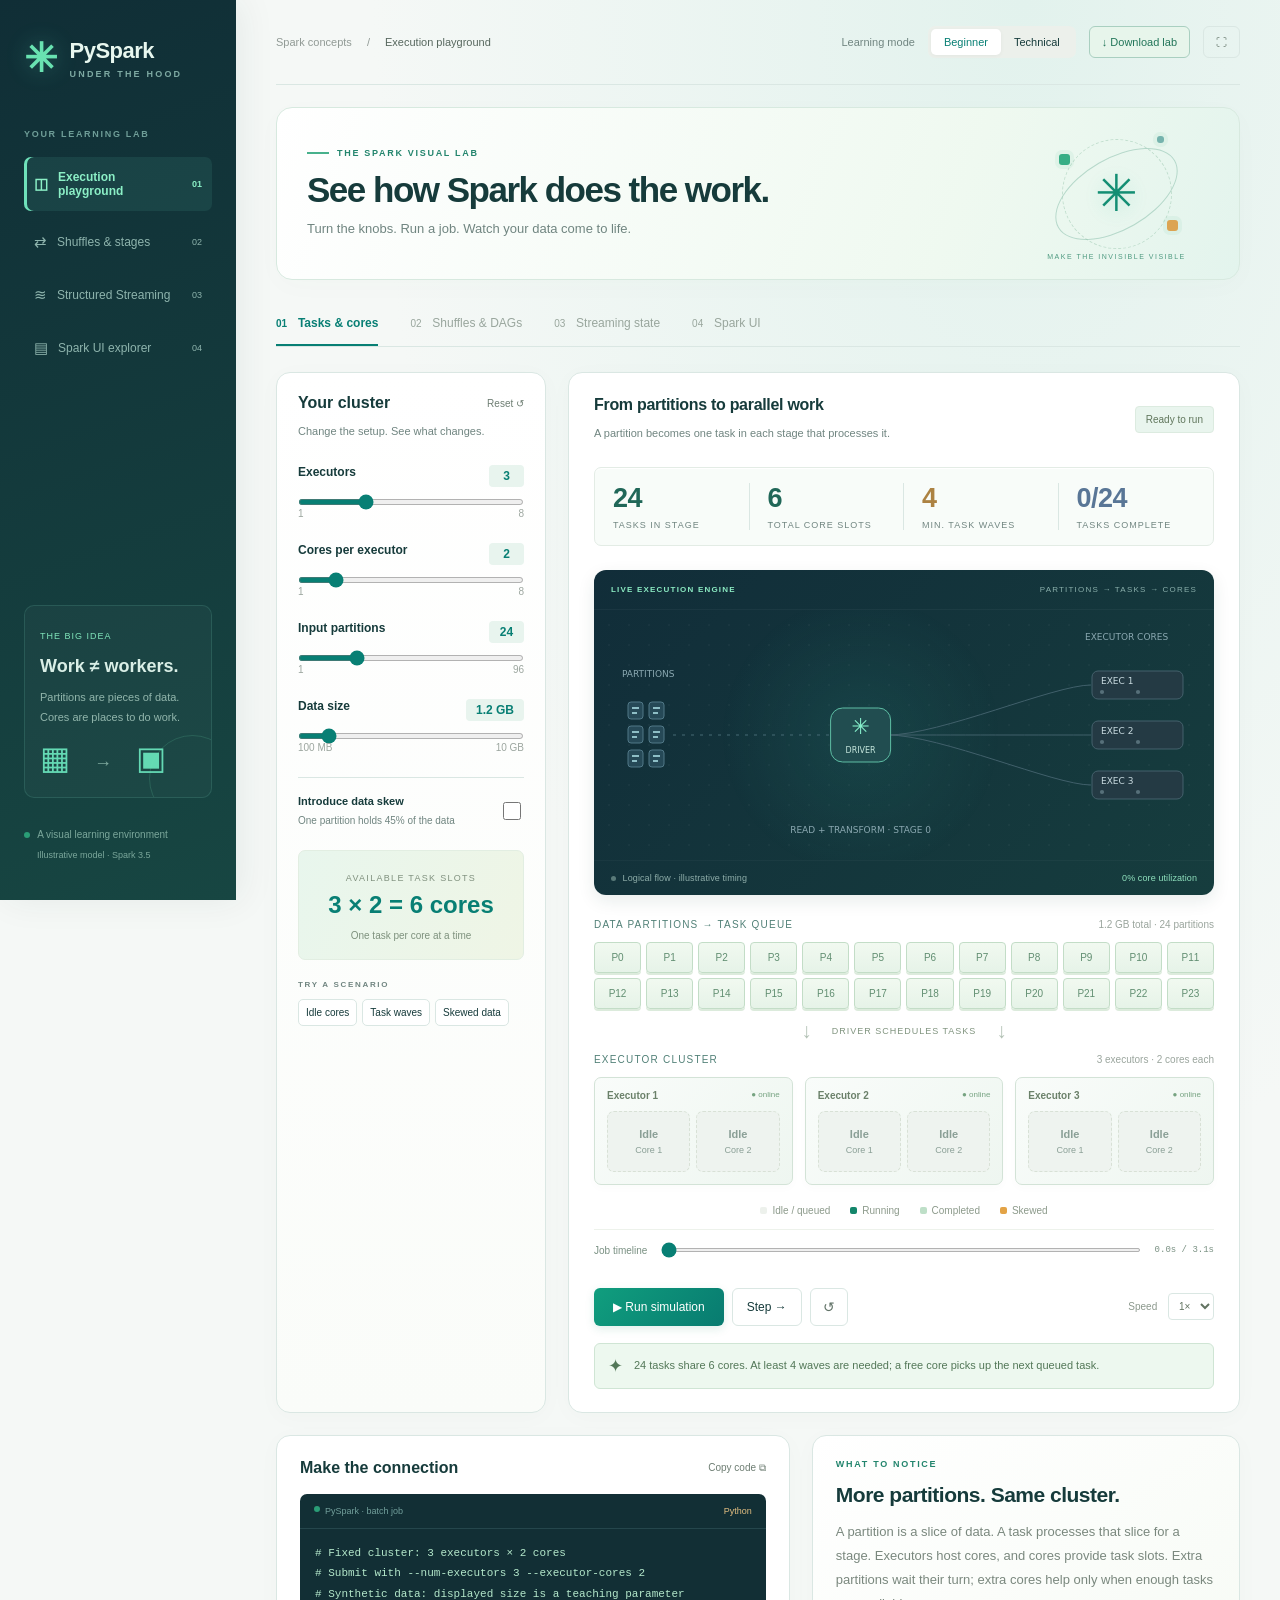
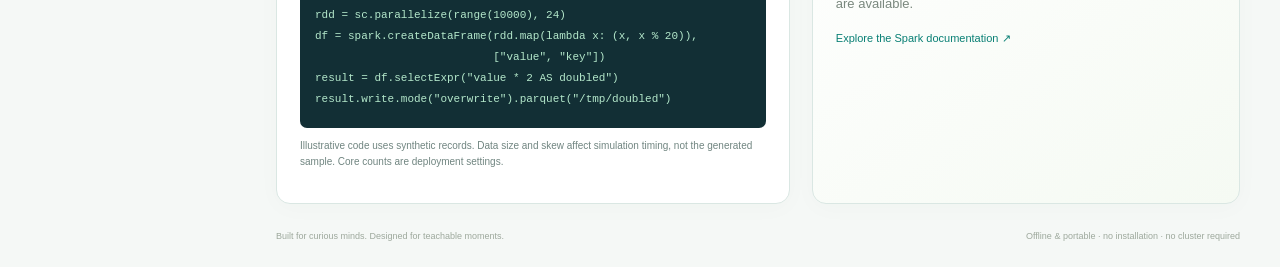
==== source/index.html @ b38eea1f "Add interactive offline PySpark visual lab" ====
<!doctype html><html lang="en"><head><meta charset="utf-8"><meta name="viewport" content="width=device-width,initial-scale=1"><meta name="description" content="An interactive visual lab for understanding Spark tasks, executor cores, shuffles and stateful streaming."><title>PySpark Under the Hood</title><link rel="stylesheet" href="style.css"></head><body>
<aside><a class="brand" href="#"><span class="logo">✳</span><span>PySpark<span class="brand-sub">UNDER THE HOOD</span></span></a><div class="nav-label">YOUR LEARNING LAB</div><nav><button data-view="execution" class="selected">◫ <span>Execution playground</span><small>01</small></button><button data-view="shuffle">⇄ <span>Shuffles & stages</span><small>02</small></button><button data-view="streaming">≋ <span>Structured Streaming</span><small>03</small></button><button data-view="ui">▤ <span>Spark UI explorer</span><small>04</small></button></nav><div class="sidebar-note"><span class="pill">THE BIG IDEA</span><h3>Work ≠ workers.</h3><p>Partitions are pieces of data.<br>Cores are places to do work.</p><div class="mini-blocks">▦ <span>→</span> ▣</div></div><div class="aside-footer"><span class="green-dot"></span> A visual learning environment<br><small>Illustrative model · Spark 3.5</small></div></aside>
<main><header><div class="breadcrumb">Spark concepts <span>/</span> <b id="crumb">Execution playground</b></div><div class="header-actions"><span class="mode-label">Learning mode</span><div class="segmented"><button id="beginner" class="active">Beginner</button><button id="technical">Technical</button></div><button id="download" class="download-button" title="Save a portable offline copy">↓ Download lab</button><button id="present" class="icon-button" title="Toggle presentation mode">⛶</button></div></header>
<section class="heading"><div><div class="eyebrow"><span class="eyebrow-line"></span> THE SPARK VISUAL LAB</div><h1 id="title">See how Spark does the work.</h1><p id="subtitle">Turn the knobs. Run a job. Watch your data come to life.</p></div><div class="hero-art" aria-hidden="true"><span class="orbit orbit-one"></span><span class="orbit orbit-two"></span><div class="spark-core">✳</div><i class="satellite s1"></i><i class="satellite s2"></i><i class="satellite s3"></i><small>MAKE THE INVISIBLE VISIBLE</small></div></section>
<div class="lesson-tabs"><button data-view="execution" class="selected">01 <span>Tasks & cores</span></button><button data-view="shuffle">02 <span>Shuffles & DAGs</span></button><button data-view="streaming">03 <span>Streaming state</span></button><button data-view="ui">04 <span>Spark UI</span></button></div>
<section class="workspace"><div class="controls card"><div class="panel-heading"><h2>Your cluster</h2><button id="reset" class="text-button">Reset ↺</button></div><p class="muted small">Change the setup. See what changes.</p><div id="sliders"></div><div class="control-divider"></div><label class="toggle-row"><span><b>Introduce data skew</b><small>One partition holds 45% of the data</small></span><input id="skew" type="checkbox"></label><div id="extra-controls"></div><div class="formula"><small>AVAILABLE TASK SLOTS</small><b id="slots"></b><span>One task per core at a time</span></div><div class="preset-label">TRY A SCENARIO</div><div class="presets"><button data-preset="idle">Idle cores</button><button data-preset="waves">Task waves</button><button data-preset="skew">Skewed data</button></div></div>
<div class="simulation card"><div class="panel-heading"><div><h2 id="sim-title">From partitions to parallel work</h2><p class="muted small" id="sim-note">A partition becomes one task in this stage.</p></div><span id="status" class="status">Ready to run</span></div><div class="metrics" id="metrics"></div><div class="engine"><div class="engine-top"><span>LIVE EXECUTION ENGINE</span><span id="engine-state">PARTITIONS → TASKS → CORES</span></div><canvas id="engine" aria-label="Animated data partitions moving through the driver to executor cores" role="img"></canvas><div class="engine-footer"><span><i class="live-dot"></i> Logical flow · illustrative timing</span><span id="engine-util">0% core utilization</span></div></div><div id="visual"></div><div class="playhead"><label for="scrub">Job timeline</label><input id="scrub" type="range" min="0" max="1000" value="0" aria-label="Seek through the simulation"><output id="clock">0.0s</output></div><div class="runbar"><div><button id="run" class="primary">▶ Run simulation</button><button id="step" class="secondary">Step →</button><button id="restart" class="icon-button" title="Restart simulation">↺</button></div><label class="speed">Speed <select id="speed"><option value="1">1×</option><option value="2">2×</option><option value="4">4×</option></select></label></div><div class="insight"><span>✦</span><p id="insight"></p></div></div></section>
<section class="bottom-grid"><div class="card code-card"><div class="panel-heading"><h2>Make the connection</h2><button class="text-button" id="copy">Copy code ⧉</button></div><div class="code-meta"><span class="green-dot"></span> <span id="code-title">PySpark · batch job</span><span>Python</span></div><pre><code id="code"></code></pre><p class="small muted" id="code-note"></p></div><div class="card takeaway"><div class="eyebrow">WHAT TO NOTICE</div><h2 id="take-title">More partitions. Same cluster.</h2><p id="take-text"></p><div id="technical-note"></div><a id="docs" href="https://spark.apache.org/docs/3.5.7/rdd-programming-guide.html" target="_blank" rel="noreferrer">Explore the Spark documentation ↗</a></div></section><footer>Built for curious minds. Designed for teachable moments.<span>Offline & portable · no installation · no cluster required</span></footer></main><script src="app.js"></script></body></html>
---- source/style.css ----
:root{--green:#087d60;--mint:#e6f5ed;--ink:#1f3430;--muted:#7c8883;--line:#e2e8e3;--amber:#e6a23c}*{box-sizing:border-box}body{margin:0;background:#f7f9f6;color:var(--ink);font:14px -apple-system,BlinkMacSystemFont,"Segoe UI",sans-serif}button,input,select{font:inherit}button,a,input,select{outline-offset:4px}button{cursor:pointer}button{border:0;background:none;color:inherit}aside{position:fixed;inset:0 auto 0 0;width:236px;background:#fff;border-right:1px solid var(--line);padding:35px 24px;display:flex;flex-direction:column}.brand{display:flex;gap:12px;align-items:center;color:var(--ink);text-decoration:none;font-size:22px;font-weight:750;letter-spacing:-.5px}.logo{font-size:40px;color:var(--green)}.brand-sub{display:block;font-size:9px;letter-spacing:2.2px;margin-top:5px}.nav-label,.preset-label{font-size:9px;letter-spacing:1.7px;color:var(--muted);font-weight:700;margin:48px 0 18px}nav{display:grid;gap:9px}nav button{display:flex;gap:10px;align-items:center;padding:13px 10px;text-align:left;border-radius:7px;font-size:15px;color:#7e8984}nav button span{font-size:12px}nav small{margin-left:auto;font-size:9px}nav button.selected{background:var(--mint);color:var(--green);font-weight:650}.sidebar-note{margin-top:auto;border:1px solid #e2ece4;border-radius:10px;background:#f9fbf8;padding:20px 15px}.pill{font-size:9px;letter-spacing:1px;color:var(--green)}h3{font-size:18px;margin:14px 0 9px}.sidebar-note p{font-size:11px;line-height:1.8;color:#7c8883}.mini-blocks{font-size:32px;color:var(--green)}.mini-blocks span{font-size:18px;margin:0 15px;color:#a4b2a9}.aside-footer{font-size:10px;line-height:2;margin-top:27px;color:#74827a}.aside-footer small{padding-left:13px;font-size:9px}.green-dot{display:inline-block;width:6px;height:6px;background:#2a9d76;border-radius:100%;margin-right:5px}main{margin-left:236px;padding:0 40px;max-width:1700px}header{height:85px;border-bottom:1px solid var(--line);display:flex;justify-content:space-between;align-items:center;font-size:11px}.breadcrumb{color:#919a95}.breadcrumb span{margin:0 12px}.breadcrumb b{color:#57675e;font-weight:500}.header-actions{display:flex;align-items:center;gap:13px}.mode-label{color:var(--muted)}.segmented{background:#ecf0eb;padding:3px;border-radius:7px;display:flex}.segmented button{font-size:11px;padding:7px 13px;border-radius:5px}.segmented button.active{background:#fff;box-shadow:0 1px 4px #0000000b;color:var(--green)}.icon-button{border:1px solid var(--line);border-radius:6px;padding:9px 12px;color:#627368}.heading{display:flex;justify-content:space-between;align-items:center;padding:32px 0 25px}.eyebrow{font-size:9px;letter-spacing:1.7px;font-weight:700;color:var(--green)}h1{font-size:34px;letter-spacing:-1.1px;margin:12px 0 9px;font-weight:650}.heading p{color:var(--muted);font-size:13px;margin:0}.lab-badge{border:1px solid var(--line);border-radius:20px;background:#fff;padding:9px 13px;font-size:10px}.lesson-tabs{display:flex;gap:32px;border-bottom:1px solid var(--line);margin-bottom:25px}.lesson-tabs button{padding:14px 0;color:#99a69d;font-size:10px;border-bottom:2px solid transparent}.lesson-tabs span{font-size:12px;margin-left:8px}.lesson-tabs .selected{color:var(--green);border-color:var(--green);font-weight:650}.workspace{display:grid;grid-template-columns:270px minmax(0,1fr);gap:22px}.card{background:#fff;border:1px solid var(--line);border-radius:12px}.controls{padding:21px}.panel-heading{display:flex;justify-content:space-between;align-items:center;gap:12px}h2{font-size:15px;font-weight:650;margin:0}.text-button{font-size:10px;color:#6d7d72;padding:0}.small{font-size:10px;line-height:1.6}.muted{color:var(--muted)}.control{margin-top:23px}.control label{display:flex;justify-content:space-between;font-size:11px;font-weight:600}.control output{background:#f1f5ef;border:1px solid #e6ece4;padding:3px 8px;border-radius:4px;min-width:35px;text-align:center;color:var(--green);font-size:12px}.control input{width:100%;accent-color:var(--green);margin:12px 0 3px;height:5px}.range-ends{display:flex;justify-content:space-between;color:#9ca69f;font-size:9px}.control-divider{border-top:1px solid var(--line);margin:24px 0 17px}.toggle-row{display:flex;justify-content:space-between;align-items:center;font-size:10px;gap:8px}.toggle-row small{display:block;font-size:9px;color:var(--muted);margin-top:6px}.toggle-row input{accent-color:var(--green);width:18px;height:18px}.formula{margin-top:22px;background:#f0f7f1;border:1px solid #e2eee2;border-radius:7px;text-align:center;padding:14px}.formula small{font-size:8px;letter-spacing:1.3px;color:#80917f}.formula b{display:block;font-size:20px;color:var(--green);margin:7px 0}.formula span{font-size:9px;color:#7e917d}.preset-label{margin:20px 0 10px;font-size:8px}.presets{display:flex;gap:5px;flex-wrap:wrap}.presets button{font-size:9px;border:1px solid var(--line);padding:7px;border-radius:5px}.simulation{padding:23px 25px;display:flex;flex-direction:column;min-width:0}.panel-heading p{margin-bottom:0}.status{font-size:9px;white-space:nowrap;border-radius:4px;background:#f0f5ef;color:#60765c;padding:6px 9px}.metrics{display:grid;grid-template-columns:repeat(4,1fr);margin:24px 0;border:1px solid var(--line);border-radius:7px;padding:15px 0}.metric{padding:0 18px;border-right:1px solid var(--line)}.metric:last-child{border:0}.metric b{font-size:24px;font-weight:600;display:block;letter-spacing:-.5px}.metric small{font-size:8px;color:var(--muted);letter-spacing:1px;display:block;margin-top:6px}.visual-label{font-size:9px;letter-spacing:1.3px;color:#76877b;display:flex;justify-content:space-between;margin-bottom:12px}.visual-label span{letter-spacing:0;font-size:9px;color:#9aa59d}.partition-grid{display:grid;grid-template-columns:repeat(12,1fr);gap:5px}.partition{border:1px solid #b5dcc5;background:#edf7ee;border-radius:4px;padding:8px 0;text-align:center;color:#618e71;font-size:9px;transition:background .25s,transform .25s}.partition.running{background:var(--green);color:#fff;border-color:var(--green);transform:translateY(-2px)}.partition.done{background:#c4e5d2;color:#34724e}.partition.hot{border-color:var(--amber);background:#fff2dd;color:#a57927}.partition.hot.running{background:#d89429;color:white}.flow{height:45px;display:flex;align-items:center;justify-content:center;color:#b4c2b6;font-size:21px;gap:20px}.flow small{font-size:9px;color:#80947f;letter-spacing:1px}.executors{display:grid;gap:12px}.executor{border:1px solid #dce7dc;border-radius:7px;padding:12px;background:#fafcf9}.executor-head{display:flex;justify-content:space-between;font-size:9px;margin-bottom:10px;color:#6b816a}.core-grid{display:grid;gap:6px}.core{background:#eef2ed;border:1px dashed #d8e1d6;border-radius:5px;height:55px;display:flex;flex-direction:column;justify-content:center;align-items:center;gap:5px;color:#9ca99a;font-size:9px;position:relative;overflow:hidden}.core.running{background:#e5f4e9;border:1px solid #9bc8ab;color:var(--green)}.core.hot{background:#fff2df;border-color:#e5bc78;color:#a47323}.core b{font-size:10px;z-index:1}.core small{font-size:8px;z-index:1}.core .progress{position:absolute;height:3px;bottom:0;left:0;background:#23966f}.legend{display:flex;justify-content:center;gap:20px;font-size:9px;color:#8c9a8b;padding:20px 0 13px}.legend i{display:inline-block;width:7px;height:7px;border-radius:2px;margin-right:5px;background:#edf1ec}.legend .r{background:#13866b}.legend .d{background:#bedfc8}.legend .h{background:#e3a346}.runbar{border-top:1px solid var(--line);padding-top:17px;display:flex;align-items:center;justify-content:space-between;margin-top:auto}.runbar>div{display:flex;gap:8px}.primary{background:var(--green);color:#fff;padding:11px 17px;border-radius:6px;font-size:11px}.secondary{border:1px solid var(--line);padding:11px 14px;border-radius:6px;font-size:11px}.speed{font-size:10px;color:#8b988c}.speed select{border:1px solid var(--line);padding:6px;border-radius:4px;background:white;color:#627361;margin-left:8px}.insight{display:flex;align-items:center;gap:11px;background:#f4f8ee;border:1px solid #e9eddf;border-radius:6px;margin-top:17px;padding:11px 13px;color:#6a8054}.insight>span{font-size:18px}.insight p{font-size:10px;line-height:1.6;margin:0}.bottom-grid{display:grid;grid-template-columns:1.2fr 1fr;gap:22px;margin:22px 0}.code-card,.takeaway{padding:23px}.code-meta{display:flex;font-size:9px;color:#8ca493;margin-top:17px;padding:12px 14px;background:#162d27;border-radius:7px 7px 0 0}.code-meta span:last-child{margin-left:auto}pre{margin:0;background:#162d27;color:#c6e0ce;padding:0 15px 18px;border-radius:0 0 7px 7px;overflow:auto;font:11px/1.8 ui-monospace,SFMono-Regular,monospace;min-height:150px}.takeaway h2{font-size:21px;margin-top:14px;letter-spacing:-.5px}.takeaway p{font-size:12px;line-height:1.85;color:#7a887e}.takeaway a{font-size:10px;color:var(--green);text-decoration:none}.tech-note{background:#f6f7f4;border-left:2px solid #bdcabb;padding:11px;font-size:10px;line-height:1.7;margin:14px 0}.dag{display:flex;align-items:center;justify-content:center;gap:10px;margin:8px 0 22px;flex-wrap:wrap}.dag-node{border:1px solid #bcd4c2;background:#f0f8f1;border-radius:6px;padding:12px 15px;font-size:10px;text-align:center}.dag-node small{display:block;color:#93a08f;font-size:8px;margin-top:5px}.boundary{color:#af792a;border:1px dashed #dcb36a;background:#fff7e8}.dag-node.current{box-shadow:0 0 0 2px #318d67}.stream-banner{background:#f0f7f1;border:1px solid #d9e9d8;border-radius:7px;padding:15px;margin-bottom:18px}.stream-banner b{font-size:13px;display:block;margin-bottom:7px}.stream-banner p{font-size:10px;margin:0;line-height:1.6;color:#72866e}.state-grid{display:grid;grid-template-columns:repeat(40,1fr);gap:2px;margin:8px 0 12px}.state-cell{height:8px;border-radius:1px;background:#ddeedd}.state-cell.running{background:#16876a}.state-cell.done{background:#91c4a4}.state-label{font-size:9px;color:#8a9987;line-height:1.6}.state-choices{display:flex;gap:5px;margin:17px 0}.state-choices button{border:1px solid var(--line);border-radius:5px;padding:9px;font-size:10px}.state-choices button.active{background:var(--mint);border-color:#9dcbb5;color:var(--green)}.stage-strip{display:flex;gap:8px;margin:18px 0}.stage-pill{flex:1;padding:11px;border:1px solid var(--line);border-radius:5px;font-size:10px}.stage-pill.current{background:var(--mint);border-color:#9dcbb5}.stage-pill small{display:block;font-size:8px;color:#7d8a80;margin-top:4px}.ui-table{width:100%;border-collapse:collapse;font-size:10px;margin:15px 0}.ui-table th{text-align:left;color:#8a988a;font-weight:500;padding:10px;border-bottom:1px solid var(--line)}.ui-table td{padding:12px 10px;border-bottom:1px solid #eff2ec}.table-progress{height:5px;background:#edf1e9;border-radius:4px;min-width:70px}.table-progress i{height:100%;background:var(--green);display:block}.timeline{display:grid;gap:6px;margin:15px 0}.timeline-row{display:flex;align-items:center;gap:8px;font-size:8px;color:#869781}.timeline-row div{flex:1;position:relative;height:14px;background:#f2f5ee}.timeline-row i{position:absolute;height:10px;top:2px;background:#a7d5b5;border-radius:2px}.ui-tabs{font-size:10px;color:var(--green);border-bottom:1px solid var(--line);padding:12px 0;word-spacing:20px}footer{display:flex;justify-content:space-between;color:#9da89c;font-size:9px;padding:5px 0 26px}.presentation aside{display:none}.presentation main{margin-left:0;max-width:1500px;margin:auto}button:hover{filter:brightness(.94)}@media(min-width:1450px){main{padding:0 55px}.simulation{padding:26px 32px}}@media(max-width:1100px){aside{width:200px;padding:28px 16px}main{margin-left:200px;padding:0 24px}.workspace{grid-template-columns:240px 1fr}.lesson-tabs{gap:22px}.metric{padding:0 10px}.metric small{letter-spacing:0}h1{font-size:28px}.lab-badge{display:none}}@media(max-width:850px){aside{display:none}main{margin-left:0;padding:0 20px}.workspace{grid-template-columns:1fr}.controls #sliders{display:grid;grid-template-columns:1fr 1fr;gap:0 24px}.controls .formula{display:none}.controls .presets{display:inline-flex}.bottom-grid{grid-template-columns:1fr}.lesson-tabs{gap:16px}.mode-label{display:none}.simulation{min-height:530px}}@media(max-width:500px){header{height:70px}.breadcrumb{display:none}.header-actions{margin-left:auto}.lesson-tabs{gap:10px;justify-content:space-between}.lesson-tabs span{font-size:9px;margin-left:3px}.heading{padding:24px 0}h1{font-size:25px}.simulation{padding:20px 15px}.metric b{font-size:20px}.metric small{font-size:7px}.speed{display:none}.partition-grid{grid-template-columns:repeat(8,1fr)}footer{display:block}footer span{display:block;margin-top:7px}.executors{grid-template-columns:repeat(2,1fr)!important}.state-grid{grid-template-columns:repeat(25,1fr)}.core-grid{grid-template-columns:repeat(2,1fr)!important}}@media(prefers-reduced-motion:reduce){*{transition:none!important}}
/* Offline visual lab, edition 2 */
:root{--green:#087f74;--mint:#e0f5ee;--ink:#163b3b;--line:#dae7e3;--muted:#708580}body{background:radial-gradient(ellipse at 80% 0%,#e2f2ed 0,transparent 45%),#f5f8f6}aside{background:linear-gradient(160deg,#102e36,#174642);border:0;color:#d9eee6;box-shadow:5px 0 35px #123a3212}.brand{color:#e8f7ef}.logo{color:#69e2b1;text-shadow:0 0 25px #53d5b955}.brand-sub{color:#7eaaa3}.nav-label{color:#6f9e98}nav button{color:#8eb4ad;transition:background .2s,transform .2s}nav button.selected{background:#6ae0bc18;color:#8befc6;box-shadow:inset 3px 0 #6fe1ba}nav button:hover{background:#ffffff0a;transform:translateX(3px)}.sidebar-note{background:#ffffff07;border:1px solid #7adac026;position:relative;overflow:hidden}.sidebar-note:after{content:'';position:absolute;right:-25px;bottom:-25px;width:85px;height:85px;border:1px solid #70e3b529;border-radius:50%}.sidebar-note .pill{color:#80e5bb}.sidebar-note p{color:#92b6ac}.mini-blocks{color:#64d9b4}.mini-blocks span{color:#7faa9f}.aside-footer{color:#7ba79b}.heading{position:relative;min-height:150px;margin:22px 0;padding:28px 30px;border:1px solid #d7e9df;border-radius:16px;background:linear-gradient(110deg,#ffffff 0%,#eff9f0 70%,#e3f4ed 100%);overflow:hidden;box-shadow:0 6px 28px #315b4505}.heading h1{font-size:35px;letter-spacing:-1.5px;position:relative;z-index:1}.heading p{font-size:13px;position:relative;z-index:1;max-width:560px;line-height:1.6}.eyebrow{display:flex;align-items:center;gap:8px;color:#23856d}.eyebrow-line{height:2px;width:22px;background:#48b18c;display:inline-block}.hero-art{position:relative;width:185px;height:115px;flex-shrink:0;display:flex;align-items:center;justify-content:center}.spark-core{font-size:51px;color:#138e73;text-shadow:0 4px 20px #27b39533;animation:spark-breathe 4s ease-in-out infinite}.orbit{position:absolute;width:135px;height:72px;border:1px solid #82b9a680;border-radius:50%;transform:rotate(-30deg)}.orbit-two{transform:rotate(40deg);width:110px;height:110px;border-style:dashed;border-color:#9cc7b080}.hero-art small{position:absolute;bottom:-9px;font-size:7px;letter-spacing:1.5px;color:#4e9a80}.satellite{position:absolute;width:11px;height:11px;border-radius:3px;background:#37ae85;box-shadow:0 0 0 4px #39ab8512}.s1{top:18px;left:35px;animation:float-one 5s ease-in-out infinite}.s2{bottom:20px;right:31px;background:#dca452;animation:float-one 4s ease-in-out infinite reverse}.s3{top:0;right:45px;width:7px;height:7px;background:#75b3ad;animation:float-one 6s ease-in-out infinite}.card{border-radius:14px;box-shadow:0 4px 24px #18453906}.controls{background:linear-gradient(#fff,#fafcf9)}.panel-heading h2{font-size:16px}.simulation{position:relative}.simulation .panel-heading h2{letter-spacing:-.3px}.metrics{background:#f8fcf9;border-color:#e3ece5;box-shadow:inset 0 1px 0 #fff}.metric b{color:#206758;font-size:27px}.metric small{font-size:9px}.metrics .metric:nth-child(3) b{color:#ac8242}.metrics .metric:nth-child(4) b{color:#597696}.control label{font-size:12px}.small{font-size:11px}.controls .range-ends{font-size:10px}.controls output{background:#e8f4ee;border:0;font-weight:650;padding:4px 10px}.controls input[type=range]{height:6px}.formula{background:linear-gradient(115deg,#e8f6ed,#eff5e5);padding:17px}.formula b{font-size:24px}.formula small{font-size:9px}.formula span{font-size:10px}.control{margin-top:24px}.presets button{background:#fff;transition:background .2s,box-shadow .2s;font-size:10px}.presets button:hover{background:#e9f7ef;box-shadow:0 2px 7px #246d4722}.toggle-row{font-size:11px}.toggle-row small{font-size:10px;line-height:1.5}.primary{background:linear-gradient(130deg,#109e7e,#087b70);box-shadow:0 3px 10px #14896322;font-size:12px;padding:12px 19px;transition:transform .2s,box-shadow .2s}.primary:hover{transform:translateY(-1px);box-shadow:0 5px 14px #14896333}.secondary{font-size:12px;background:#fff}.status{background:#e9f5ee;border:1px solid #dcebe0;padding:7px 10px;font-size:10px}.download-button{border:1px solid #a9cfc0;background:#e7f5eb;color:#227559;font-size:11px;padding:9px 12px;border-radius:6px}.engine{border-radius:12px;background:linear-gradient(135deg,#112d39,#163d3e);margin:0 0 24px;overflow:hidden;box-shadow:0 6px 17px #113c3418;position:relative}.engine-top,.engine-footer{display:flex;justify-content:space-between;align-items:center;padding:15px 17px;color:#8aafab;font-size:8px;letter-spacing:1.2px}.engine-top span:first-child{color:#8beac2;font-weight:600}.engine-top{border-bottom:1px solid #ffffff0a}.engine-footer{padding:12px 17px;letter-spacing:.1px;font-size:9px;border-top:1px solid #ffffff08;color:#8eada9}.engine-footer span:last-child{color:#8fe0bd}canvas#engine{display:block;width:100%;height:250px}.live-dot{display:inline-block;width:5px;height:5px;border-radius:50%;background:#597a79;margin-right:4px}.is-running .live-dot{background:#82e6b7;box-shadow:0 0 8px #82e6b7;animation:live-pulse 1.5s ease-in-out infinite}.playhead{display:flex;align-items:center;gap:12px;border-top:1px solid #edf2eb;padding:15px 0;color:#799082;font-size:10px}.playhead input{flex:1;min-width:30px;height:4px;accent-color:var(--green)}.playhead output{white-space:nowrap;font:9px ui-monospace,monospace}.visual-label{font-size:10px;color:#518077;letter-spacing:1.2px}.visual-label span{font-size:10px}.partition{padding:9px 0;font-size:10px;background:linear-gradient(#f1f9f0,#e6f3e8);border-color:#c3ddc7;box-shadow:0 2px 0 #dcebdc}.partition.running{background:linear-gradient(#21ab87,#087e6b);box-shadow:0 3px 7px #24967833;color:white;transform:translateY(-2px)}.partition.done{background:#daf0dc;border-color:#c4e3c8;box-shadow:none}.partition.hot{background:#fff1d9;border-color:#e8c58b}.partition.hot.running{background:linear-gradient(#e9b35c,#cd933b)}.core{height:61px;border-radius:7px;color:#8a9f96;background:#eef3ef}.core.running{background:linear-gradient(135deg,#e1f6ec,#cdeede);border:1px solid #91cdb1;box-shadow:0 3px 9px #1e955610}.core .progress{height:4px;background:linear-gradient(90deg,#0f9276,#55c48c)}.core.hot{background:linear-gradient(135deg,#fff2db,#ffe6b9);border-color:#dcaf6b}.core.hot .progress{background:#d5a041}.core b{font-size:11px}.core small{font-size:9px}.executor{background:linear-gradient(135deg,#f9fcfa,#eef6f0);border-color:#d3e3d7;box-shadow:0 3px 10px #275b3805}.executor-head{font-size:10px}.executor-head span{font-size:8px;color:#76a381}.insight{border-color:#cfe5d4;background:#edf8ef;color:#537858}.insight p{font-size:11px}.takeaway{background:linear-gradient(145deg,#fff,#f5faf3)}.takeaway p{font-size:13px}.takeaway a{font-size:11px}.tech-note{font-size:11px;background:#f1f5ee}.code-card pre{font-size:11px;line-height:1.9;background:#122f35;color:#b4e8cb}.code-meta{background:#122f35;color:#729f9b;border-bottom:1px solid #25464c;margin-bottom:0;padding-bottom:12px}pre{padding-top:14px}.code-meta span:last-child{color:#e1bd80}.code-card{overflow:hidden}.code-card .small{font-size:10px}.state-comparison{display:grid;grid-template-columns:1fr 1fr 60px;gap:10px;margin:0 0 18px}.compare-card{border:1px solid #e1e9e0;border-radius:9px;padding:15px;background:#f8faf5}.compare-card.chosen{background:linear-gradient(120deg,#edf8ef,#e2f2e9);border-color:#92c7ac;box-shadow:0 3px 12px #257e4310}.compare-card>span{font-size:8px;letter-spacing:1.2px;color:#71917d}.compare-card>b{display:block;font-size:30px;letter-spacing:-1px;color:#347855;margin:5px 0}.compare-card small{font-size:9px;color:#71917d}.compare-bars{display:grid;grid-template-columns:repeat(12,1fr);gap:3px;min-height:31px;align-content:start;margin-bottom:8px}.compare-bars i{height:5px;background:#78bf98;border-radius:1px}.compare-equals{display:flex;align-items:center;justify-content:center;flex-direction:column;color:#819989}.compare-equals b{font-size:30px}.compare-equals span{font-size:9px;text-align:center;line-height:1.6}.state-cell{height:9px;box-shadow:inset 0 0 0 .5px #aad0ab33}.state-cell.running{background:#138972;box-shadow:0 0 4px #52ccae}.stream-banner{border-left:3px solid #179b7e}.dag-node{background:linear-gradient(#f6fbf5,#e7f3e8);border-color:#c1dcca;padding:14px 16px;font-size:11px}.dag-node.current{border-color:#4caa86;box-shadow:0 0 0 2px #189d6c15}.dag-node.boundary{background:#fff6e6;border-color:#d9b774}.stage-pill{font-size:11px}.stage-pill small{font-size:9px}.ui-table{font-size:11px}.timeline-row{font-size:9px}.timeline-row div{height:18px;border-radius:3px}.timeline-row i{height:14px;background:linear-gradient(90deg,#5cbea2,#a7d5b5)!important}.legend{font-size:10px}.runbar{border-top:0}.technical-mode .tech-note{border-color:#618f9b;background:#edf4f6}.technical-mode #technical{color:#477b92}.technical-mode .eyebrow{color:#487d91}@keyframes spark-breathe{0%,100%{transform:scale(1) rotate(0deg)}50%{transform:scale(1.08) rotate(9deg)}}@keyframes float-one{0%,100%{transform:translate(0,0) rotate(0deg)}50%{transform:translate(5px,-9px) rotate(18deg)}}@keyframes live-pulse{0%,100%{opacity:1}50%{opacity:.4}}@media(max-width:1200px){.hero-art{width:130px}.heading h1{font-size:30px}.heading{padding:24px}.download-button{font-size:10px}.header-actions{gap:8px}.mode-label{display:none}}@media(max-width:1000px){.hero-art{display:none}.metric b{font-size:24px}.engine-top{font-size:7px;letter-spacing:.5px}.metric small{font-size:8px}}@media(max-width:500px){.download-button{padding:8px;font-size:9px}.heading{padding:20px}.heading h1{font-size:25px}.heading p{font-size:12px}.engine-top{flex-wrap:wrap;gap:8px}.state-comparison{grid-template-columns:1fr 1fr}.compare-equals{display:none}.state-grid{grid-template-columns:repeat(25,1fr)}.engine-footer{font-size:8px}.metric b{font-size:21px}.metric small{font-size:7px}.playhead label{font-size:9px}.header-actions{width:100%;justify-content:flex-end}.segmented button{padding:7px 9px}}@media(prefers-reduced-motion:reduce){*,*:before,*:after{animation:none!important;transition:none!important}}
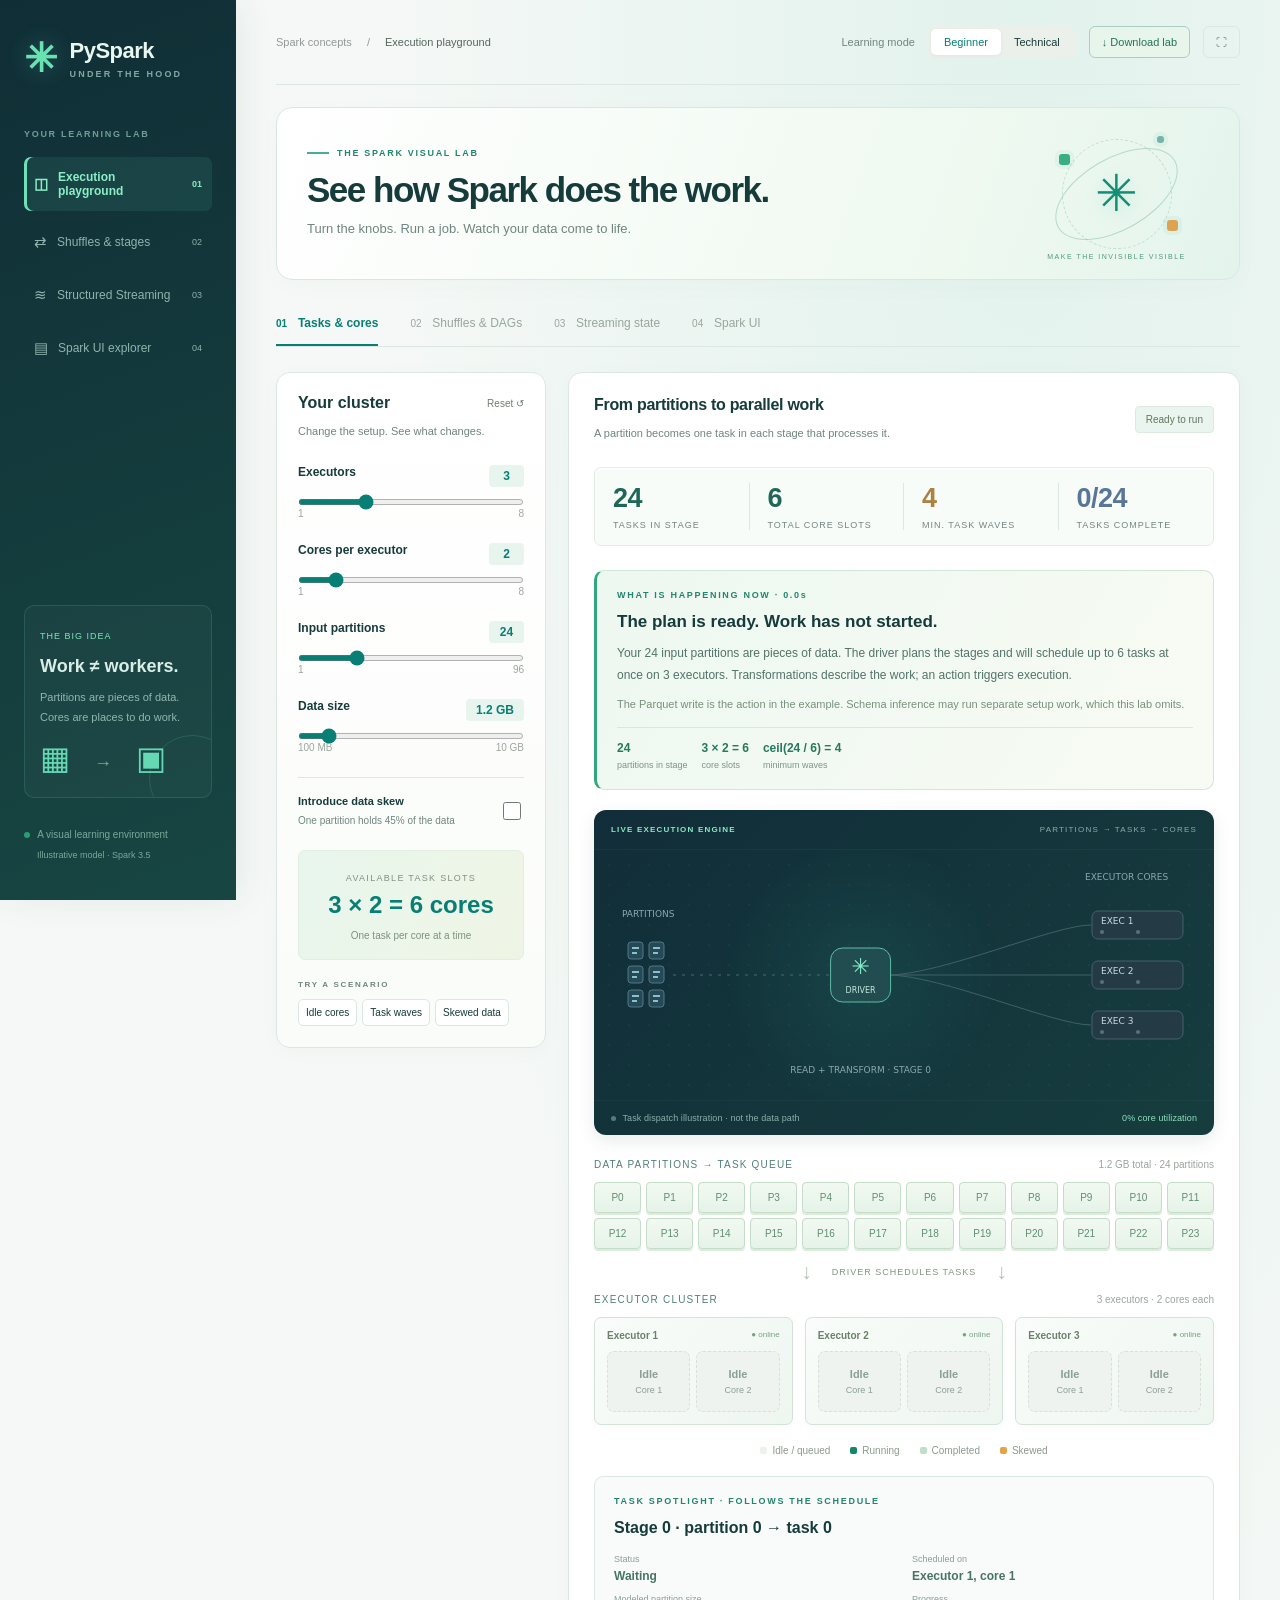
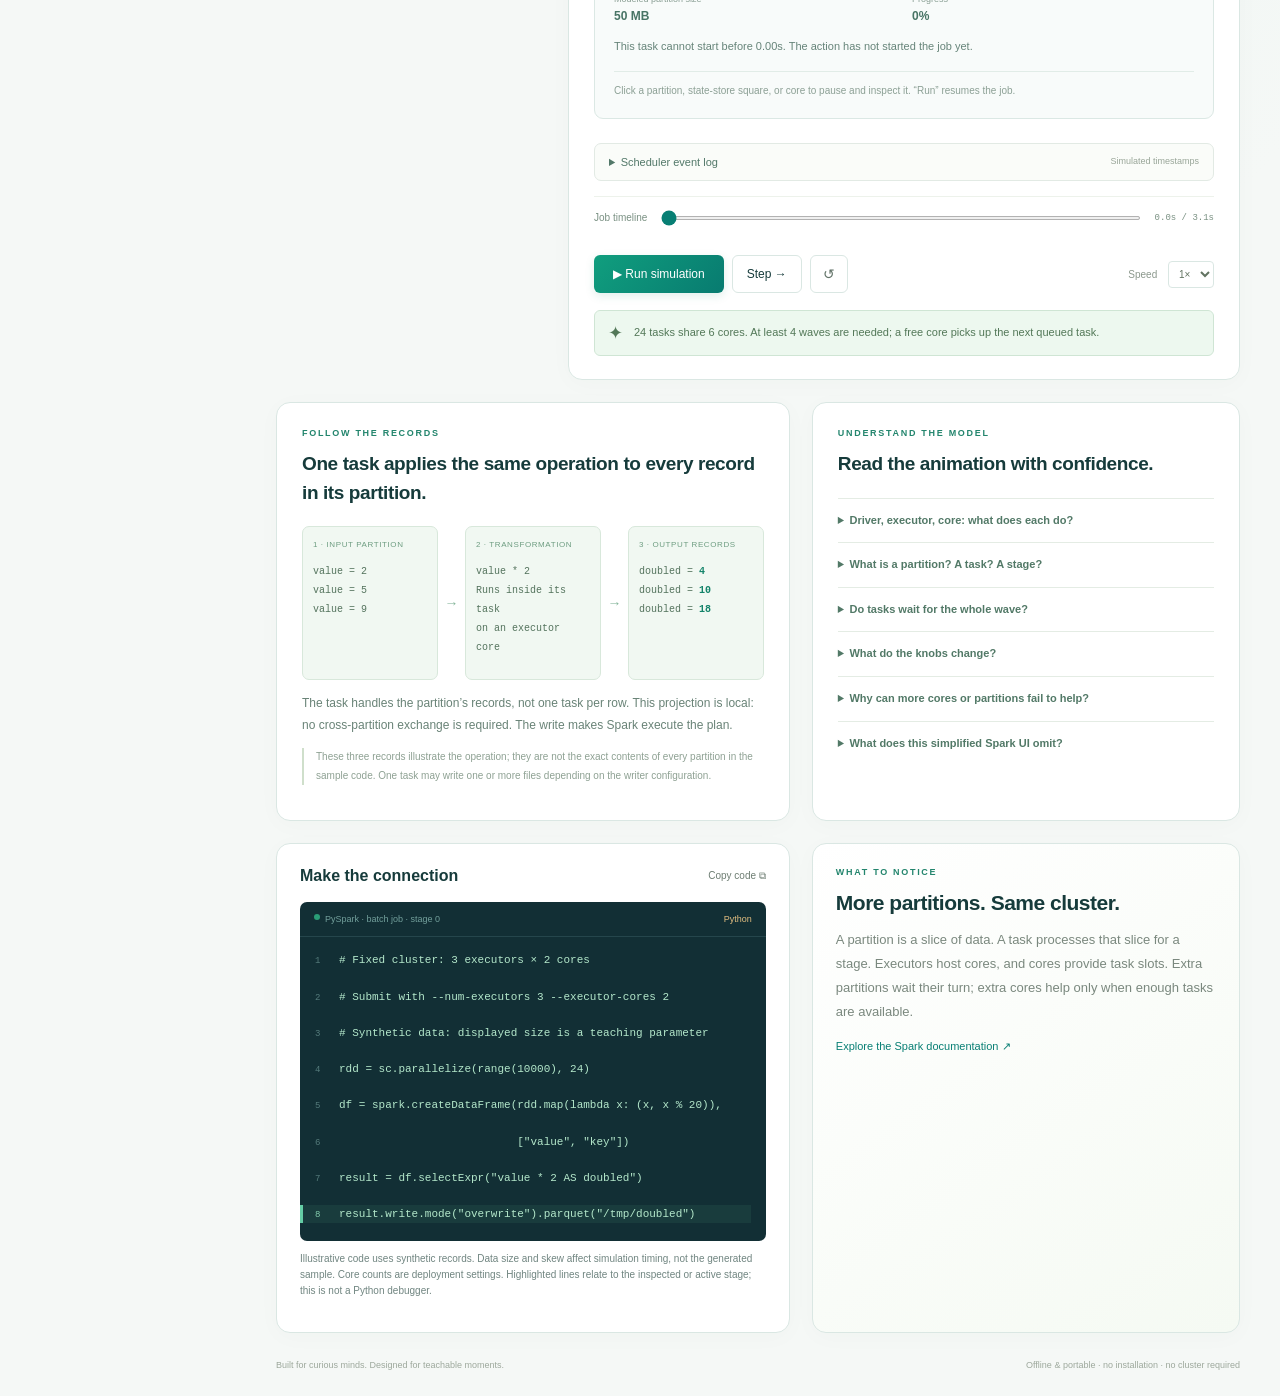
==== commit e39c13c3: "Explain execution with live narration, task inspection and record walkthroughs" ====
--- a/source/index.html
+++ b/source/index.html
@@ -4,5 +4,5 @@
 <section class="heading"><div><div class="eyebrow"><span class="eyebrow-line"></span> THE SPARK VISUAL LAB</div><h1 id="title">See how Spark does the work.</h1><p id="subtitle">Turn the knobs. Run a job. Watch your data come to life.</p></div><div class="hero-art" aria-hidden="true"><span class="orbit orbit-one"></span><span class="orbit orbit-two"></span><div class="spark-core">✳</div><i class="satellite s1"></i><i class="satellite s2"></i><i class="satellite s3"></i><small>MAKE THE INVISIBLE VISIBLE</small></div></section>
 <div class="lesson-tabs"><button data-view="execution" class="selected">01 <span>Tasks & cores</span></button><button data-view="shuffle">02 <span>Shuffles & DAGs</span></button><button data-view="streaming">03 <span>Streaming state</span></button><button data-view="ui">04 <span>Spark UI</span></button></div>
 <section class="workspace"><div class="controls card"><div class="panel-heading"><h2>Your cluster</h2><button id="reset" class="text-button">Reset ↺</button></div><p class="muted small">Change the setup. See what changes.</p><div id="sliders"></div><div class="control-divider"></div><label class="toggle-row"><span><b>Introduce data skew</b><small>One partition holds 45% of the data</small></span><input id="skew" type="checkbox"></label><div id="extra-controls"></div><div class="formula"><small>AVAILABLE TASK SLOTS</small><b id="slots"></b><span>One task per core at a time</span></div><div class="preset-label">TRY A SCENARIO</div><div class="presets"><button data-preset="idle">Idle cores</button><button data-preset="waves">Task waves</button><button data-preset="skew">Skewed data</button></div></div>
-<div class="simulation card"><div class="panel-heading"><div><h2 id="sim-title">From partitions to parallel work</h2><p class="muted small" id="sim-note">A partition becomes one task in this stage.</p></div><span id="status" class="status">Ready to run</span></div><div class="metrics" id="metrics"></div><div class="engine"><div class="engine-top"><span>LIVE EXECUTION ENGINE</span><span id="engine-state">PARTITIONS → TASKS → CORES</span></div><canvas id="engine" aria-label="Animated data partitions moving through the driver to executor cores" role="img"></canvas><div class="engine-footer"><span><i class="live-dot"></i> Logical flow · illustrative timing</span><span id="engine-util">0% core utilization</span></div></div><div id="visual"></div><div class="playhead"><label for="scrub">Job timeline</label><input id="scrub" type="range" min="0" max="1000" value="0" aria-label="Seek through the simulation"><output id="clock">0.0s</output></div><div class="runbar"><div><button id="run" class="primary">▶ Run simulation</button><button id="step" class="secondary">Step →</button><button id="restart" class="icon-button" title="Restart simulation">↺</button></div><label class="speed">Speed <select id="speed"><option value="1">1×</option><option value="2">2×</option><option value="4">4×</option></select></label></div><div class="insight"><span>✦</span><p id="insight"></p></div></div></section>
-<section class="bottom-grid"><div class="card code-card"><div class="panel-heading"><h2>Make the connection</h2><button class="text-button" id="copy">Copy code ⧉</button></div><div class="code-meta"><span class="green-dot"></span> <span id="code-title">PySpark · batch job</span><span>Python</span></div><pre><code id="code"></code></pre><p class="small muted" id="code-note"></p></div><div class="card takeaway"><div class="eyebrow">WHAT TO NOTICE</div><h2 id="take-title">More partitions. Same cluster.</h2><p id="take-text"></p><div id="technical-note"></div><a id="docs" href="https://spark.apache.org/docs/3.5.7/rdd-programming-guide.html" target="_blank" rel="noreferrer">Explore the Spark documentation ↗</a></div></section><footer>Built for curious minds. Designed for teachable moments.<span>Offline & portable · no installation · no cluster required</span></footer></main><script src="app.js"></script></body></html>
+<div class="simulation card"><div class="panel-heading"><div><h2 id="sim-title">From partitions to parallel work</h2><p class="muted small" id="sim-note">A partition becomes one task in this stage.</p></div><span id="status" class="status">Ready to run</span></div><div class="metrics" id="metrics"></div><div id="narration" class="narration"></div><div class="engine"><div class="engine-top"><span>LIVE EXECUTION ENGINE</span><span id="engine-state">PARTITIONS → TASKS → CORES</span></div><canvas id="engine" aria-label="Animated data partitions moving through the driver to executor cores" role="img"></canvas><div class="engine-footer"><span><i class="live-dot"></i> Task dispatch illustration · not the data path</span><span id="engine-util">0% core utilization</span></div></div><div id="visual"></div><div id="inspector" class="inspector"></div><details class="event-panel"><summary>Scheduler event log <span>Simulated timestamps</span></summary><div id="event-log"></div></details><div class="playhead"><label for="scrub">Job timeline</label><input id="scrub" type="range" min="0" max="1000" value="0" aria-label="Seek through the simulation"><output id="clock">0.0s</output></div><div class="runbar"><div><button id="run" class="primary">▶ Run simulation</button><button id="step" class="secondary">Step →</button><button id="restart" class="icon-button" title="Restart simulation">↺</button></div><label class="speed">Speed <select id="speed"><option value="1">1×</option><option value="2">2×</option><option value="4">4×</option></select></label></div><div class="insight"><span>✦</span><p id="insight"></p></div></div></section>
+<section class="learning-grid"><div class="card record-card"><div class="eyebrow">FOLLOW THE RECORDS</div><h2 id="record-title"></h2><div id="record-example"></div></div><div class="card guide-card"><div class="eyebrow">UNDERSTAND THE MODEL</div><h2>Read the animation with confidence.</h2><div id="concept-guide"></div></div></section><section class="bottom-grid"><div class="card code-card"><div class="panel-heading"><h2>Make the connection</h2><button class="text-button" id="copy">Copy code ⧉</button></div><div class="code-meta"><span class="green-dot"></span> <span id="code-title">PySpark · batch job</span><span>Python</span></div><pre><code id="code"></code></pre><p class="small muted" id="code-note"></p></div><div class="card takeaway"><div class="eyebrow">WHAT TO NOTICE</div><h2 id="take-title">More partitions. Same cluster.</h2><p id="take-text"></p><div id="technical-note"></div><a id="docs" href="https://spark.apache.org/docs/3.5.7/rdd-programming-guide.html" target="_blank" rel="noreferrer">Explore the Spark documentation ↗</a></div></section><footer>Built for curious minds. Designed for teachable moments.<span>Offline & portable · no installation · no cluster required</span></footer></main><script src="app.js"></script></body></html>
--- a/source/style.css
+++ b/source/style.css
@@ -1,3 +1,7 @@
 :root{--green:#087d60;--mint:#e6f5ed;--ink:#1f3430;--muted:#7c8883;--line:#e2e8e3;--amber:#e6a23c}*{box-sizing:border-box}body{margin:0;background:#f7f9f6;color:var(--ink);font:14px -apple-system,BlinkMacSystemFont,"Segoe UI",sans-serif}button,input,select{font:inherit}button,a,input,select{outline-offset:4px}button{cursor:pointer}button{border:0;background:none;color:inherit}aside{position:fixed;inset:0 auto 0 0;width:236px;background:#fff;border-right:1px solid var(--line);padding:35px 24px;display:flex;flex-direction:column}.brand{display:flex;gap:12px;align-items:center;color:var(--ink);text-decoration:none;font-size:22px;font-weight:750;letter-spacing:-.5px}.logo{font-size:40px;color:var(--green)}.brand-sub{display:block;font-size:9px;letter-spacing:2.2px;margin-top:5px}.nav-label,.preset-label{font-size:9px;letter-spacing:1.7px;color:var(--muted);font-weight:700;margin:48px 0 18px}nav{display:grid;gap:9px}nav button{display:flex;gap:10px;align-items:center;padding:13px 10px;text-align:left;border-radius:7px;font-size:15px;color:#7e8984}nav button span{font-size:12px}nav small{margin-left:auto;font-size:9px}nav button.selected{background:var(--mint);color:var(--green);font-weight:650}.sidebar-note{margin-top:auto;border:1px solid #e2ece4;border-radius:10px;background:#f9fbf8;padding:20px 15px}.pill{font-size:9px;letter-spacing:1px;color:var(--green)}h3{font-size:18px;margin:14px 0 9px}.sidebar-note p{font-size:11px;line-height:1.8;color:#7c8883}.mini-blocks{font-size:32px;color:var(--green)}.mini-blocks span{font-size:18px;margin:0 15px;color:#a4b2a9}.aside-footer{font-size:10px;line-height:2;margin-top:27px;color:#74827a}.aside-footer small{padding-left:13px;font-size:9px}.green-dot{display:inline-block;width:6px;height:6px;background:#2a9d76;border-radius:100%;margin-right:5px}main{margin-left:236px;padding:0 40px;max-width:1700px}header{height:85px;border-bottom:1px solid var(--line);display:flex;justify-content:space-between;align-items:center;font-size:11px}.breadcrumb{color:#919a95}.breadcrumb span{margin:0 12px}.breadcrumb b{color:#57675e;font-weight:500}.header-actions{display:flex;align-items:center;gap:13px}.mode-label{color:var(--muted)}.segmented{background:#ecf0eb;padding:3px;border-radius:7px;display:flex}.segmented button{font-size:11px;padding:7px 13px;border-radius:5px}.segmented button.active{background:#fff;box-shadow:0 1px 4px #0000000b;color:var(--green)}.icon-button{border:1px solid var(--line);border-radius:6px;padding:9px 12px;color:#627368}.heading{display:flex;justify-content:space-between;align-items:center;padding:32px 0 25px}.eyebrow{font-size:9px;letter-spacing:1.7px;font-weight:700;color:var(--green)}h1{font-size:34px;letter-spacing:-1.1px;margin:12px 0 9px;font-weight:650}.heading p{color:var(--muted);font-size:13px;margin:0}.lab-badge{border:1px solid var(--line);border-radius:20px;background:#fff;padding:9px 13px;font-size:10px}.lesson-tabs{display:flex;gap:32px;border-bottom:1px solid var(--line);margin-bottom:25px}.lesson-tabs button{padding:14px 0;color:#99a69d;font-size:10px;border-bottom:2px solid transparent}.lesson-tabs span{font-size:12px;margin-left:8px}.lesson-tabs .selected{color:var(--green);border-color:var(--green);font-weight:650}.workspace{display:grid;grid-template-columns:270px minmax(0,1fr);gap:22px}.card{background:#fff;border:1px solid var(--line);border-radius:12px}.controls{padding:21px}.panel-heading{display:flex;justify-content:space-between;align-items:center;gap:12px}h2{font-size:15px;font-weight:650;margin:0}.text-button{font-size:10px;color:#6d7d72;padding:0}.small{font-size:10px;line-height:1.6}.muted{color:var(--muted)}.control{margin-top:23px}.control label{display:flex;justify-content:space-between;font-size:11px;font-weight:600}.control output{background:#f1f5ef;border:1px solid #e6ece4;padding:3px 8px;border-radius:4px;min-width:35px;text-align:center;color:var(--green);font-size:12px}.control input{width:100%;accent-color:var(--green);margin:12px 0 3px;height:5px}.range-ends{display:flex;justify-content:space-between;color:#9ca69f;font-size:9px}.control-divider{border-top:1px solid var(--line);margin:24px 0 17px}.toggle-row{display:flex;justify-content:space-between;align-items:center;font-size:10px;gap:8px}.toggle-row small{display:block;font-size:9px;color:var(--muted);margin-top:6px}.toggle-row input{accent-color:var(--green);width:18px;height:18px}.formula{margin-top:22px;background:#f0f7f1;border:1px solid #e2eee2;border-radius:7px;text-align:center;padding:14px}.formula small{font-size:8px;letter-spacing:1.3px;color:#80917f}.formula b{display:block;font-size:20px;color:var(--green);margin:7px 0}.formula span{font-size:9px;color:#7e917d}.preset-label{margin:20px 0 10px;font-size:8px}.presets{display:flex;gap:5px;flex-wrap:wrap}.presets button{font-size:9px;border:1px solid var(--line);padding:7px;border-radius:5px}.simulation{padding:23px 25px;display:flex;flex-direction:column;min-width:0}.panel-heading p{margin-bottom:0}.status{font-size:9px;white-space:nowrap;border-radius:4px;background:#f0f5ef;color:#60765c;padding:6px 9px}.metrics{display:grid;grid-template-columns:repeat(4,1fr);margin:24px 0;border:1px solid var(--line);border-radius:7px;padding:15px 0}.metric{padding:0 18px;border-right:1px solid var(--line)}.metric:last-child{border:0}.metric b{font-size:24px;font-weight:600;display:block;letter-spacing:-.5px}.metric small{font-size:8px;color:var(--muted);letter-spacing:1px;display:block;margin-top:6px}.visual-label{font-size:9px;letter-spacing:1.3px;color:#76877b;display:flex;justify-content:space-between;margin-bottom:12px}.visual-label span{letter-spacing:0;font-size:9px;color:#9aa59d}.partition-grid{display:grid;grid-template-columns:repeat(12,1fr);gap:5px}.partition{border:1px solid #b5dcc5;background:#edf7ee;border-radius:4px;padding:8px 0;text-align:center;color:#618e71;font-size:9px;transition:background .25s,transform .25s}.partition.running{background:var(--green);color:#fff;border-color:var(--green);transform:translateY(-2px)}.partition.done{background:#c4e5d2;color:#34724e}.partition.hot{border-color:var(--amber);background:#fff2dd;color:#a57927}.partition.hot.running{background:#d89429;color:white}.flow{height:45px;display:flex;align-items:center;justify-content:center;color:#b4c2b6;font-size:21px;gap:20px}.flow small{font-size:9px;color:#80947f;letter-spacing:1px}.executors{display:grid;gap:12px}.executor{border:1px solid #dce7dc;border-radius:7px;padding:12px;background:#fafcf9}.executor-head{display:flex;justify-content:space-between;font-size:9px;margin-bottom:10px;color:#6b816a}.core-grid{display:grid;gap:6px}.core{background:#eef2ed;border:1px dashed #d8e1d6;border-radius:5px;height:55px;display:flex;flex-direction:column;justify-content:center;align-items:center;gap:5px;color:#9ca99a;font-size:9px;position:relative;overflow:hidden}.core.running{background:#e5f4e9;border:1px solid #9bc8ab;color:var(--green)}.core.hot{background:#fff2df;border-color:#e5bc78;color:#a47323}.core b{font-size:10px;z-index:1}.core small{font-size:8px;z-index:1}.core .progress{position:absolute;height:3px;bottom:0;left:0;background:#23966f}.legend{display:flex;justify-content:center;gap:20px;font-size:9px;color:#8c9a8b;padding:20px 0 13px}.legend i{display:inline-block;width:7px;height:7px;border-radius:2px;margin-right:5px;background:#edf1ec}.legend .r{background:#13866b}.legend .d{background:#bedfc8}.legend .h{background:#e3a346}.runbar{border-top:1px solid var(--line);padding-top:17px;display:flex;align-items:center;justify-content:space-between;margin-top:auto}.runbar>div{display:flex;gap:8px}.primary{background:var(--green);color:#fff;padding:11px 17px;border-radius:6px;font-size:11px}.secondary{border:1px solid var(--line);padding:11px 14px;border-radius:6px;font-size:11px}.speed{font-size:10px;color:#8b988c}.speed select{border:1px solid var(--line);padding:6px;border-radius:4px;background:white;color:#627361;margin-left:8px}.insight{display:flex;align-items:center;gap:11px;background:#f4f8ee;border:1px solid #e9eddf;border-radius:6px;margin-top:17px;padding:11px 13px;color:#6a8054}.insight>span{font-size:18px}.insight p{font-size:10px;line-height:1.6;margin:0}.bottom-grid{display:grid;grid-template-columns:1.2fr 1fr;gap:22px;margin:22px 0}.code-card,.takeaway{padding:23px}.code-meta{display:flex;font-size:9px;color:#8ca493;margin-top:17px;padding:12px 14px;background:#162d27;border-radius:7px 7px 0 0}.code-meta span:last-child{margin-left:auto}pre{margin:0;background:#162d27;color:#c6e0ce;padding:0 15px 18px;border-radius:0 0 7px 7px;overflow:auto;font:11px/1.8 ui-monospace,SFMono-Regular,monospace;min-height:150px}.takeaway h2{font-size:21px;margin-top:14px;letter-spacing:-.5px}.takeaway p{font-size:12px;line-height:1.85;color:#7a887e}.takeaway a{font-size:10px;color:var(--green);text-decoration:none}.tech-note{background:#f6f7f4;border-left:2px solid #bdcabb;padding:11px;font-size:10px;line-height:1.7;margin:14px 0}.dag{display:flex;align-items:center;justify-content:center;gap:10px;margin:8px 0 22px;flex-wrap:wrap}.dag-node{border:1px solid #bcd4c2;background:#f0f8f1;border-radius:6px;padding:12px 15px;font-size:10px;text-align:center}.dag-node small{display:block;color:#93a08f;font-size:8px;margin-top:5px}.boundary{color:#af792a;border:1px dashed #dcb36a;background:#fff7e8}.dag-node.current{box-shadow:0 0 0 2px #318d67}.stream-banner{background:#f0f7f1;border:1px solid #d9e9d8;border-radius:7px;padding:15px;margin-bottom:18px}.stream-banner b{font-size:13px;display:block;margin-bottom:7px}.stream-banner p{font-size:10px;margin:0;line-height:1.6;color:#72866e}.state-grid{display:grid;grid-template-columns:repeat(40,1fr);gap:2px;margin:8px 0 12px}.state-cell{height:8px;border-radius:1px;background:#ddeedd}.state-cell.running{background:#16876a}.state-cell.done{background:#91c4a4}.state-label{font-size:9px;color:#8a9987;line-height:1.6}.state-choices{display:flex;gap:5px;margin:17px 0}.state-choices button{border:1px solid var(--line);border-radius:5px;padding:9px;font-size:10px}.state-choices button.active{background:var(--mint);border-color:#9dcbb5;color:var(--green)}.stage-strip{display:flex;gap:8px;margin:18px 0}.stage-pill{flex:1;padding:11px;border:1px solid var(--line);border-radius:5px;font-size:10px}.stage-pill.current{background:var(--mint);border-color:#9dcbb5}.stage-pill small{display:block;font-size:8px;color:#7d8a80;margin-top:4px}.ui-table{width:100%;border-collapse:collapse;font-size:10px;margin:15px 0}.ui-table th{text-align:left;color:#8a988a;font-weight:500;padding:10px;border-bottom:1px solid var(--line)}.ui-table td{padding:12px 10px;border-bottom:1px solid #eff2ec}.table-progress{height:5px;background:#edf1e9;border-radius:4px;min-width:70px}.table-progress i{height:100%;background:var(--green);display:block}.timeline{display:grid;gap:6px;margin:15px 0}.timeline-row{display:flex;align-items:center;gap:8px;font-size:8px;color:#869781}.timeline-row div{flex:1;position:relative;height:14px;background:#f2f5ee}.timeline-row i{position:absolute;height:10px;top:2px;background:#a7d5b5;border-radius:2px}.ui-tabs{font-size:10px;color:var(--green);border-bottom:1px solid var(--line);padding:12px 0;word-spacing:20px}footer{display:flex;justify-content:space-between;color:#9da89c;font-size:9px;padding:5px 0 26px}.presentation aside{display:none}.presentation main{margin-left:0;max-width:1500px;margin:auto}button:hover{filter:brightness(.94)}@media(min-width:1450px){main{padding:0 55px}.simulation{padding:26px 32px}}@media(max-width:1100px){aside{width:200px;padding:28px 16px}main{margin-left:200px;padding:0 24px}.workspace{grid-template-columns:240px 1fr}.lesson-tabs{gap:22px}.metric{padding:0 10px}.metric small{letter-spacing:0}h1{font-size:28px}.lab-badge{display:none}}@media(max-width:850px){aside{display:none}main{margin-left:0;padding:0 20px}.workspace{grid-template-columns:1fr}.controls #sliders{display:grid;grid-template-columns:1fr 1fr;gap:0 24px}.controls .formula{display:none}.controls .presets{display:inline-flex}.bottom-grid{grid-template-columns:1fr}.lesson-tabs{gap:16px}.mode-label{display:none}.simulation{min-height:530px}}@media(max-width:500px){header{height:70px}.breadcrumb{display:none}.header-actions{margin-left:auto}.lesson-tabs{gap:10px;justify-content:space-between}.lesson-tabs span{font-size:9px;margin-left:3px}.heading{padding:24px 0}h1{font-size:25px}.simulation{padding:20px 15px}.metric b{font-size:20px}.metric small{font-size:7px}.speed{display:none}.partition-grid{grid-template-columns:repeat(8,1fr)}footer{display:block}footer span{display:block;margin-top:7px}.executors{grid-template-columns:repeat(2,1fr)!important}.state-grid{grid-template-columns:repeat(25,1fr)}.core-grid{grid-template-columns:repeat(2,1fr)!important}}@media(prefers-reduced-motion:reduce){*{transition:none!important}}
 /* Offline visual lab, edition 2 */
 :root{--green:#087f74;--mint:#e0f5ee;--ink:#163b3b;--line:#dae7e3;--muted:#708580}body{background:radial-gradient(ellipse at 80% 0%,#e2f2ed 0,transparent 45%),#f5f8f6}aside{background:linear-gradient(160deg,#102e36,#174642);border:0;color:#d9eee6;box-shadow:5px 0 35px #123a3212}.brand{color:#e8f7ef}.logo{color:#69e2b1;text-shadow:0 0 25px #53d5b955}.brand-sub{color:#7eaaa3}.nav-label{color:#6f9e98}nav button{color:#8eb4ad;transition:background .2s,transform .2s}nav button.selected{background:#6ae0bc18;color:#8befc6;box-shadow:inset 3px 0 #6fe1ba}nav button:hover{background:#ffffff0a;transform:translateX(3px)}.sidebar-note{background:#ffffff07;border:1px solid #7adac026;position:relative;overflow:hidden}.sidebar-note:after{content:'';position:absolute;right:-25px;bottom:-25px;width:85px;height:85px;border:1px solid #70e3b529;border-radius:50%}.sidebar-note .pill{color:#80e5bb}.sidebar-note p{color:#92b6ac}.mini-blocks{color:#64d9b4}.mini-blocks span{color:#7faa9f}.aside-footer{color:#7ba79b}.heading{position:relative;min-height:150px;margin:22px 0;padding:28px 30px;border:1px solid #d7e9df;border-radius:16px;background:linear-gradient(110deg,#ffffff 0%,#eff9f0 70%,#e3f4ed 100%);overflow:hidden;box-shadow:0 6px 28px #315b4505}.heading h1{font-size:35px;letter-spacing:-1.5px;position:relative;z-index:1}.heading p{font-size:13px;position:relative;z-index:1;max-width:560px;line-height:1.6}.eyebrow{display:flex;align-items:center;gap:8px;color:#23856d}.eyebrow-line{height:2px;width:22px;background:#48b18c;display:inline-block}.hero-art{position:relative;width:185px;height:115px;flex-shrink:0;display:flex;align-items:center;justify-content:center}.spark-core{font-size:51px;color:#138e73;text-shadow:0 4px 20px #27b39533;animation:spark-breathe 4s ease-in-out infinite}.orbit{position:absolute;width:135px;height:72px;border:1px solid #82b9a680;border-radius:50%;transform:rotate(-30deg)}.orbit-two{transform:rotate(40deg);width:110px;height:110px;border-style:dashed;border-color:#9cc7b080}.hero-art small{position:absolute;bottom:-9px;font-size:7px;letter-spacing:1.5px;color:#4e9a80}.satellite{position:absolute;width:11px;height:11px;border-radius:3px;background:#37ae85;box-shadow:0 0 0 4px #39ab8512}.s1{top:18px;left:35px;animation:float-one 5s ease-in-out infinite}.s2{bottom:20px;right:31px;background:#dca452;animation:float-one 4s ease-in-out infinite reverse}.s3{top:0;right:45px;width:7px;height:7px;background:#75b3ad;animation:float-one 6s ease-in-out infinite}.card{border-radius:14px;box-shadow:0 4px 24px #18453906}.controls{background:linear-gradient(#fff,#fafcf9)}.panel-heading h2{font-size:16px}.simulation{position:relative}.simulation .panel-heading h2{letter-spacing:-.3px}.metrics{background:#f8fcf9;border-color:#e3ece5;box-shadow:inset 0 1px 0 #fff}.metric b{color:#206758;font-size:27px}.metric small{font-size:9px}.metrics .metric:nth-child(3) b{color:#ac8242}.metrics .metric:nth-child(4) b{color:#597696}.control label{font-size:12px}.small{font-size:11px}.controls .range-ends{font-size:10px}.controls output{background:#e8f4ee;border:0;font-weight:650;padding:4px 10px}.controls input[type=range]{height:6px}.formula{background:linear-gradient(115deg,#e8f6ed,#eff5e5);padding:17px}.formula b{font-size:24px}.formula small{font-size:9px}.formula span{font-size:10px}.control{margin-top:24px}.presets button{background:#fff;transition:background .2s,box-shadow .2s;font-size:10px}.presets button:hover{background:#e9f7ef;box-shadow:0 2px 7px #246d4722}.toggle-row{font-size:11px}.toggle-row small{font-size:10px;line-height:1.5}.primary{background:linear-gradient(130deg,#109e7e,#087b70);box-shadow:0 3px 10px #14896322;font-size:12px;padding:12px 19px;transition:transform .2s,box-shadow .2s}.primary:hover{transform:translateY(-1px);box-shadow:0 5px 14px #14896333}.secondary{font-size:12px;background:#fff}.status{background:#e9f5ee;border:1px solid #dcebe0;padding:7px 10px;font-size:10px}.download-button{border:1px solid #a9cfc0;background:#e7f5eb;color:#227559;font-size:11px;padding:9px 12px;border-radius:6px}.engine{border-radius:12px;background:linear-gradient(135deg,#112d39,#163d3e);margin:0 0 24px;overflow:hidden;box-shadow:0 6px 17px #113c3418;position:relative}.engine-top,.engine-footer{display:flex;justify-content:space-between;align-items:center;padding:15px 17px;color:#8aafab;font-size:8px;letter-spacing:1.2px}.engine-top span:first-child{color:#8beac2;font-weight:600}.engine-top{border-bottom:1px solid #ffffff0a}.engine-footer{padding:12px 17px;letter-spacing:.1px;font-size:9px;border-top:1px solid #ffffff08;color:#8eada9}.engine-footer span:last-child{color:#8fe0bd}canvas#engine{display:block;width:100%;height:250px}.live-dot{display:inline-block;width:5px;height:5px;border-radius:50%;background:#597a79;margin-right:4px}.is-running .live-dot{background:#82e6b7;box-shadow:0 0 8px #82e6b7;animation:live-pulse 1.5s ease-in-out infinite}.playhead{display:flex;align-items:center;gap:12px;border-top:1px solid #edf2eb;padding:15px 0;color:#799082;font-size:10px}.playhead input{flex:1;min-width:30px;height:4px;accent-color:var(--green)}.playhead output{white-space:nowrap;font:9px ui-monospace,monospace}.visual-label{font-size:10px;color:#518077;letter-spacing:1.2px}.visual-label span{font-size:10px}.partition{padding:9px 0;font-size:10px;background:linear-gradient(#f1f9f0,#e6f3e8);border-color:#c3ddc7;box-shadow:0 2px 0 #dcebdc}.partition.running{background:linear-gradient(#21ab87,#087e6b);box-shadow:0 3px 7px #24967833;color:white;transform:translateY(-2px)}.partition.done{background:#daf0dc;border-color:#c4e3c8;box-shadow:none}.partition.hot{background:#fff1d9;border-color:#e8c58b}.partition.hot.running{background:linear-gradient(#e9b35c,#cd933b)}.core{height:61px;border-radius:7px;color:#8a9f96;background:#eef3ef}.core.running{background:linear-gradient(135deg,#e1f6ec,#cdeede);border:1px solid #91cdb1;box-shadow:0 3px 9px #1e955610}.core .progress{height:4px;background:linear-gradient(90deg,#0f9276,#55c48c)}.core.hot{background:linear-gradient(135deg,#fff2db,#ffe6b9);border-color:#dcaf6b}.core.hot .progress{background:#d5a041}.core b{font-size:11px}.core small{font-size:9px}.executor{background:linear-gradient(135deg,#f9fcfa,#eef6f0);border-color:#d3e3d7;box-shadow:0 3px 10px #275b3805}.executor-head{font-size:10px}.executor-head span{font-size:8px;color:#76a381}.insight{border-color:#cfe5d4;background:#edf8ef;color:#537858}.insight p{font-size:11px}.takeaway{background:linear-gradient(145deg,#fff,#f5faf3)}.takeaway p{font-size:13px}.takeaway a{font-size:11px}.tech-note{font-size:11px;background:#f1f5ee}.code-card pre{font-size:11px;line-height:1.9;background:#122f35;color:#b4e8cb}.code-meta{background:#122f35;color:#729f9b;border-bottom:1px solid #25464c;margin-bottom:0;padding-bottom:12px}pre{padding-top:14px}.code-meta span:last-child{color:#e1bd80}.code-card{overflow:hidden}.code-card .small{font-size:10px}.state-comparison{display:grid;grid-template-columns:1fr 1fr 60px;gap:10px;margin:0 0 18px}.compare-card{border:1px solid #e1e9e0;border-radius:9px;padding:15px;background:#f8faf5}.compare-card.chosen{background:linear-gradient(120deg,#edf8ef,#e2f2e9);border-color:#92c7ac;box-shadow:0 3px 12px #257e4310}.compare-card>span{font-size:8px;letter-spacing:1.2px;color:#71917d}.compare-card>b{display:block;font-size:30px;letter-spacing:-1px;color:#347855;margin:5px 0}.compare-card small{font-size:9px;color:#71917d}.compare-bars{display:grid;grid-template-columns:repeat(12,1fr);gap:3px;min-height:31px;align-content:start;margin-bottom:8px}.compare-bars i{height:5px;background:#78bf98;border-radius:1px}.compare-equals{display:flex;align-items:center;justify-content:center;flex-direction:column;color:#819989}.compare-equals b{font-size:30px}.compare-equals span{font-size:9px;text-align:center;line-height:1.6}.state-cell{height:9px;box-shadow:inset 0 0 0 .5px #aad0ab33}.state-cell.running{background:#138972;box-shadow:0 0 4px #52ccae}.stream-banner{border-left:3px solid #179b7e}.dag-node{background:linear-gradient(#f6fbf5,#e7f3e8);border-color:#c1dcca;padding:14px 16px;font-size:11px}.dag-node.current{border-color:#4caa86;box-shadow:0 0 0 2px #189d6c15}.dag-node.boundary{background:#fff6e6;border-color:#d9b774}.stage-pill{font-size:11px}.stage-pill small{font-size:9px}.ui-table{font-size:11px}.timeline-row{font-size:9px}.timeline-row div{height:18px;border-radius:3px}.timeline-row i{height:14px;background:linear-gradient(90deg,#5cbea2,#a7d5b5)!important}.legend{font-size:10px}.runbar{border-top:0}.technical-mode .tech-note{border-color:#618f9b;background:#edf4f6}.technical-mode #technical{color:#477b92}.technical-mode .eyebrow{color:#487d91}@keyframes spark-breathe{0%,100%{transform:scale(1) rotate(0deg)}50%{transform:scale(1.08) rotate(9deg)}}@keyframes float-one{0%,100%{transform:translate(0,0) rotate(0deg)}50%{transform:translate(5px,-9px) rotate(18deg)}}@keyframes live-pulse{0%,100%{opacity:1}50%{opacity:.4}}@media(max-width:1200px){.hero-art{width:130px}.heading h1{font-size:30px}.heading{padding:24px}.download-button{font-size:10px}.header-actions{gap:8px}.mode-label{display:none}}@media(max-width:1000px){.hero-art{display:none}.metric b{font-size:24px}.engine-top{font-size:7px;letter-spacing:.5px}.metric small{font-size:8px}}@media(max-width:500px){.download-button{padding:8px;font-size:9px}.heading{padding:20px}.heading h1{font-size:25px}.heading p{font-size:12px}.engine-top{flex-wrap:wrap;gap:8px}.state-comparison{grid-template-columns:1fr 1fr}.compare-equals{display:none}.state-grid{grid-template-columns:repeat(25,1fr)}.engine-footer{font-size:8px}.metric b{font-size:21px}.metric small{font-size:7px}.playhead label{font-size:9px}.header-actions{width:100%;justify-content:flex-end}.segmented button{padding:7px 9px}}@media(prefers-reduced-motion:reduce){*,*:before,*:after{animation:none!important;transition:none!important}}
+/* Explanations follow the schedule. */
+.narration{background:linear-gradient(120deg,#edf8f1,#f8fbf3);border:1px solid #cfe6d8;border-left:3px solid #30a780;border-radius:10px;padding:19px 20px;margin:0 0 20px}.narration h3{font-size:17px;line-height:1.4;margin:10px 0}.narration p{font-size:12px;color:#52746a;line-height:1.8;margin:8px 0}.narration-detail{font-size:11px;color:#78917b;line-height:1.7}.math-strip{display:flex;gap:14px;flex-wrap:wrap;border-top:1px solid #d8e9dc;margin-top:14px;padding-top:13px}.math-strip span{font-size:9px;color:#7b9684}.math-strip b{display:block;color:#27795f;font-size:12px;margin-bottom:5px}.inspector{border:1px solid #dbe8e4;background:#f8fbfa;border-radius:9px;padding:19px;margin:7px 0 19px}.inspector h3{font-size:16px;line-height:1.5;margin:10px 0}.inspector p{color:#668479;font-size:11px;line-height:1.8}.inspector>small{display:block;color:#8ca095;font-size:10px;border-top:1px solid #e1ece7;margin-top:14px;padding-top:11px;line-height:1.6}.task-facts{display:grid;grid-template-columns:1fr 1fr;gap:11px 16px;margin:14px 0}.task-facts span{font-size:9px;color:#8a9f94}.task-facts b{display:block;font-size:12px;color:#487465;margin-top:5px}.inspector-tech{padding:11px;background:#edf4f6;border-radius:5px}.partition[role=button],.core[role=button],.state-cell[role=button]{cursor:pointer}.partition[role=button]:hover,.core[role=button]:hover{outline:2px solid #58b191;outline-offset:1px}.state-cell[role=button]:hover{outline:2px solid #205f50;position:relative;z-index:1}.event-panel{border:1px solid #e2eae4;border-radius:7px;margin:5px 0 15px;background:#fafcf9;padding:12px 14px}.event-panel summary{color:#527869;font-size:11px;cursor:pointer}.event-panel summary span{font-size:9px;color:#98a598;float:right}.event-row{display:flex;gap:12px;border-top:1px solid #eaf0e9;padding:10px 0;color:#6b8576;font-size:10px;line-height:1.5}.event-row:first-child{margin-top:12px}.event-row time{color:#408d72;font:10px ui-monospace,monospace;min-width:45px}.learning-grid{display:grid;grid-template-columns:1.2fr 1fr;gap:22px;margin:22px 0}.record-card,.guide-card{padding:25px}.record-card h2,.guide-card h2{font-size:19px;line-height:1.5;margin:12px 0 19px;letter-spacing:-.4px}.record-sequence{display:grid;grid-template-columns:1fr 15px 1fr 15px 1fr;gap:6px;align-items:stretch}.record-sequence>div{background:#f1f8f2;border:1px solid #d8e8db;border-radius:7px;padding:12px 10px}.record-sequence>span{align-self:center;color:#86b69b;text-align:center}.record-sequence small{display:block;color:#6e9d81;font-size:8px;line-height:1.6;letter-spacing:.6px}.record-sequence p{font:10px/1.9 ui-monospace,monospace;color:#54735d}.record-sequence b{color:#128369}.record-card>div>p{font-size:12px;line-height:1.85;color:#698377}.record-card .example-note{font-size:10px;color:#8ea193;border-left:2px solid #cfdfcb;padding-left:12px}.guide-card details,.record-card details{border-top:1px solid #e4ece4;padding:13px 0}.guide-card summary,.record-card summary{cursor:pointer;color:#527967;font-size:11px;font-weight:600;line-height:1.6}.guide-card details p,.record-card details p{font-size:11px;color:#839784;line-height:1.85;margin-bottom:2px}.code-line{display:block;margin-left:-15px;padding-left:12px;border-left:3px solid transparent;white-space:pre}.code-active{background:#68d5a313;border-left-color:#64cda5}.line-number{display:inline-block;width:24px;color:#557c7c;font-size:9px;user-select:none}.code-active .line-number{color:#83ccac}.code-card pre{line-height:1.65}.code-card pre code{display:block}.partition:focus-visible,.core:focus-visible,.state-cell:focus-visible{outline:2px solid #136e60;outline-offset:2px}@media(max-width:1100px){.record-sequence{grid-template-columns:1fr}.record-sequence>span{transform:rotate(90deg)}.record-sequence>div{padding:12px}.record-sequence p{margin:6px 0}.math-strip{gap:10px}.math-strip b{font-size:11px}}@media(max-width:850px){.learning-grid{grid-template-columns:1fr}.record-sequence{grid-template-columns:1fr 15px 1fr 15px 1fr}.record-sequence>span{transform:none}.narration h3{font-size:16px}}@media(max-width:500px){.record-sequence{grid-template-columns:1fr}.record-sequence>span{transform:rotate(90deg)}.narration{padding:15px}.math-strip{display:grid;grid-template-columns:1fr 1fr}.task-facts{grid-template-columns:1fr}.event-panel summary span{display:none}.record-card,.guide-card{padding:20px}}
+
+@media(min-width:851px){.controls{align-self:start;position:sticky;top:18px}}
